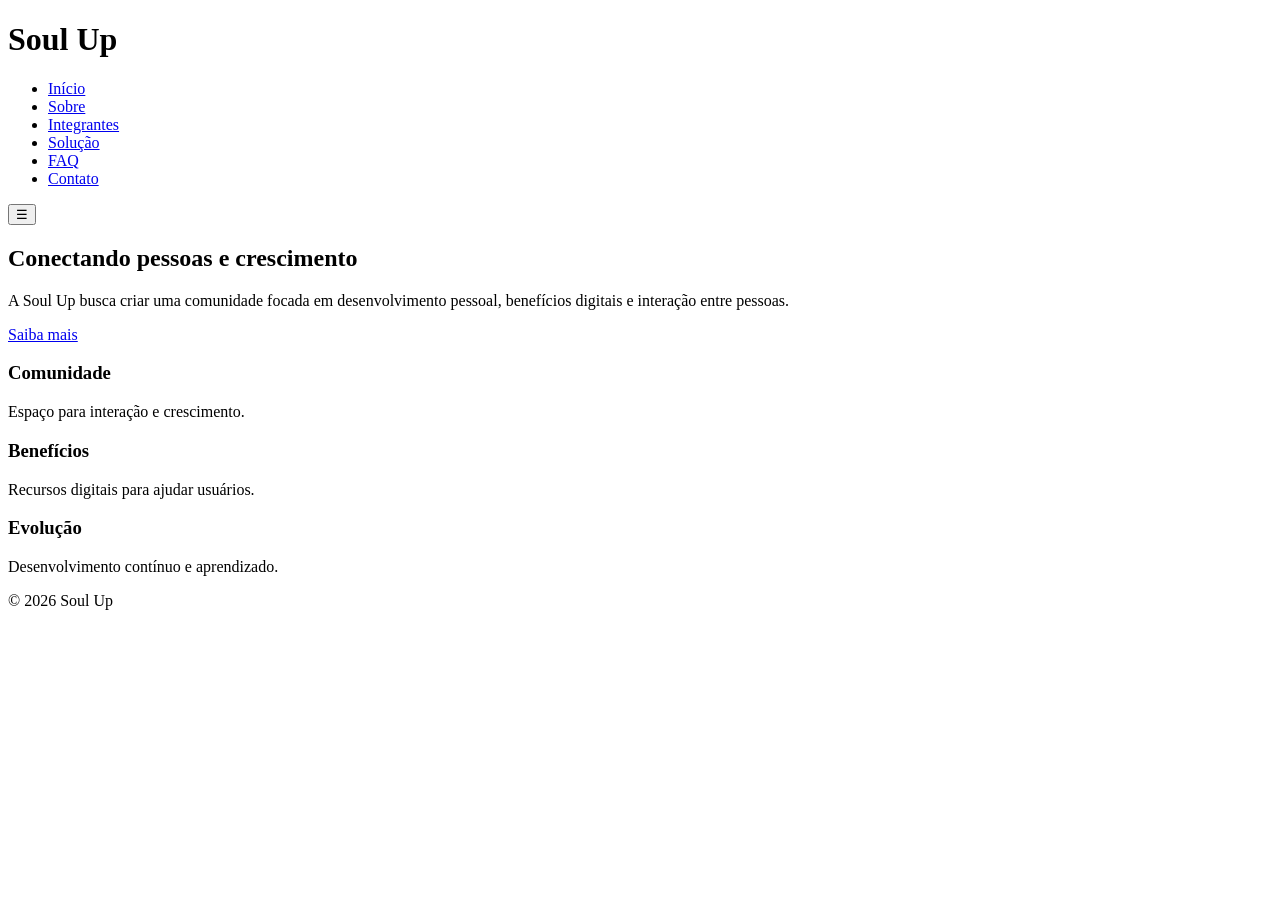
==== index.html @ 4bffc5c7 "Primeiro commit" ====
<!DOCTYPE html>
<html lang="pt-br">

<head>
    <meta charset="UTF-8">
    <meta name="viewport" content="width=device-width, initial-scale=1.0">
    <title>Soul Up</title>

    <link rel="stylesheet" href="css/style.css">
    <link rel="stylesheet" href="css/responsive.css">

</head>

<body>
    <!-- Cabeçalho -->
    <header>
        <div class="logo">
            <h1>Soul Up</h1>
        </div>
        <nav>
            <ul class="menu">
                <li><a href="index.html">Início</a></li>
                <li><a href="sobre.html">Sobre</a></li>
                <li><a href="integrantes.html">Integrantes</a></li>
                <li><a href="solucao1.html">Solução</a></li>
                <li><a href="faq.html">FAQ</a></li>
                <li><a href="contato.html">Contato</a></li>
            </ul>
            <button id="menu-btn">
                ☰
            </button>
        </nav>
    </header>
    <main>
        <!-- Banner principal -->
        <section class="banner">
            <article>
                <h2>Conectando pessoas e crescimento</h2>
                <p>
                    A Soul Up busca criar uma comunidade focada
                    em desenvolvimento pessoal, benefícios
                    digitais e interação entre pessoas.
                </p>
                <a href="sobre.html" class="btn">
                    Saiba mais
                </a>
            </article>
        </section>
        <!-- Cards -->
        <section class="cards">
            <article class="card">
                <h3>Comunidade</h3>
                <p>
                    Espaço para interação e crescimento.
                </p>
            </article>

            <article class="card">
                <h3>Benefícios</h3>
                <p>
                    Recursos digitais para ajudar usuários.
                </p>
            </article>

            <article class="card">
                <h3>Evolução</h3>
                <p>
                    Desenvolvimento contínuo e aprendizado.
                </p>
            </article>
        </section>
    </main>

    <footer>
        <p>
            © 2026 Soul Up
        </p>
    </footer>

    <script src="js/menu.js"></script>
    
</body>
</html>
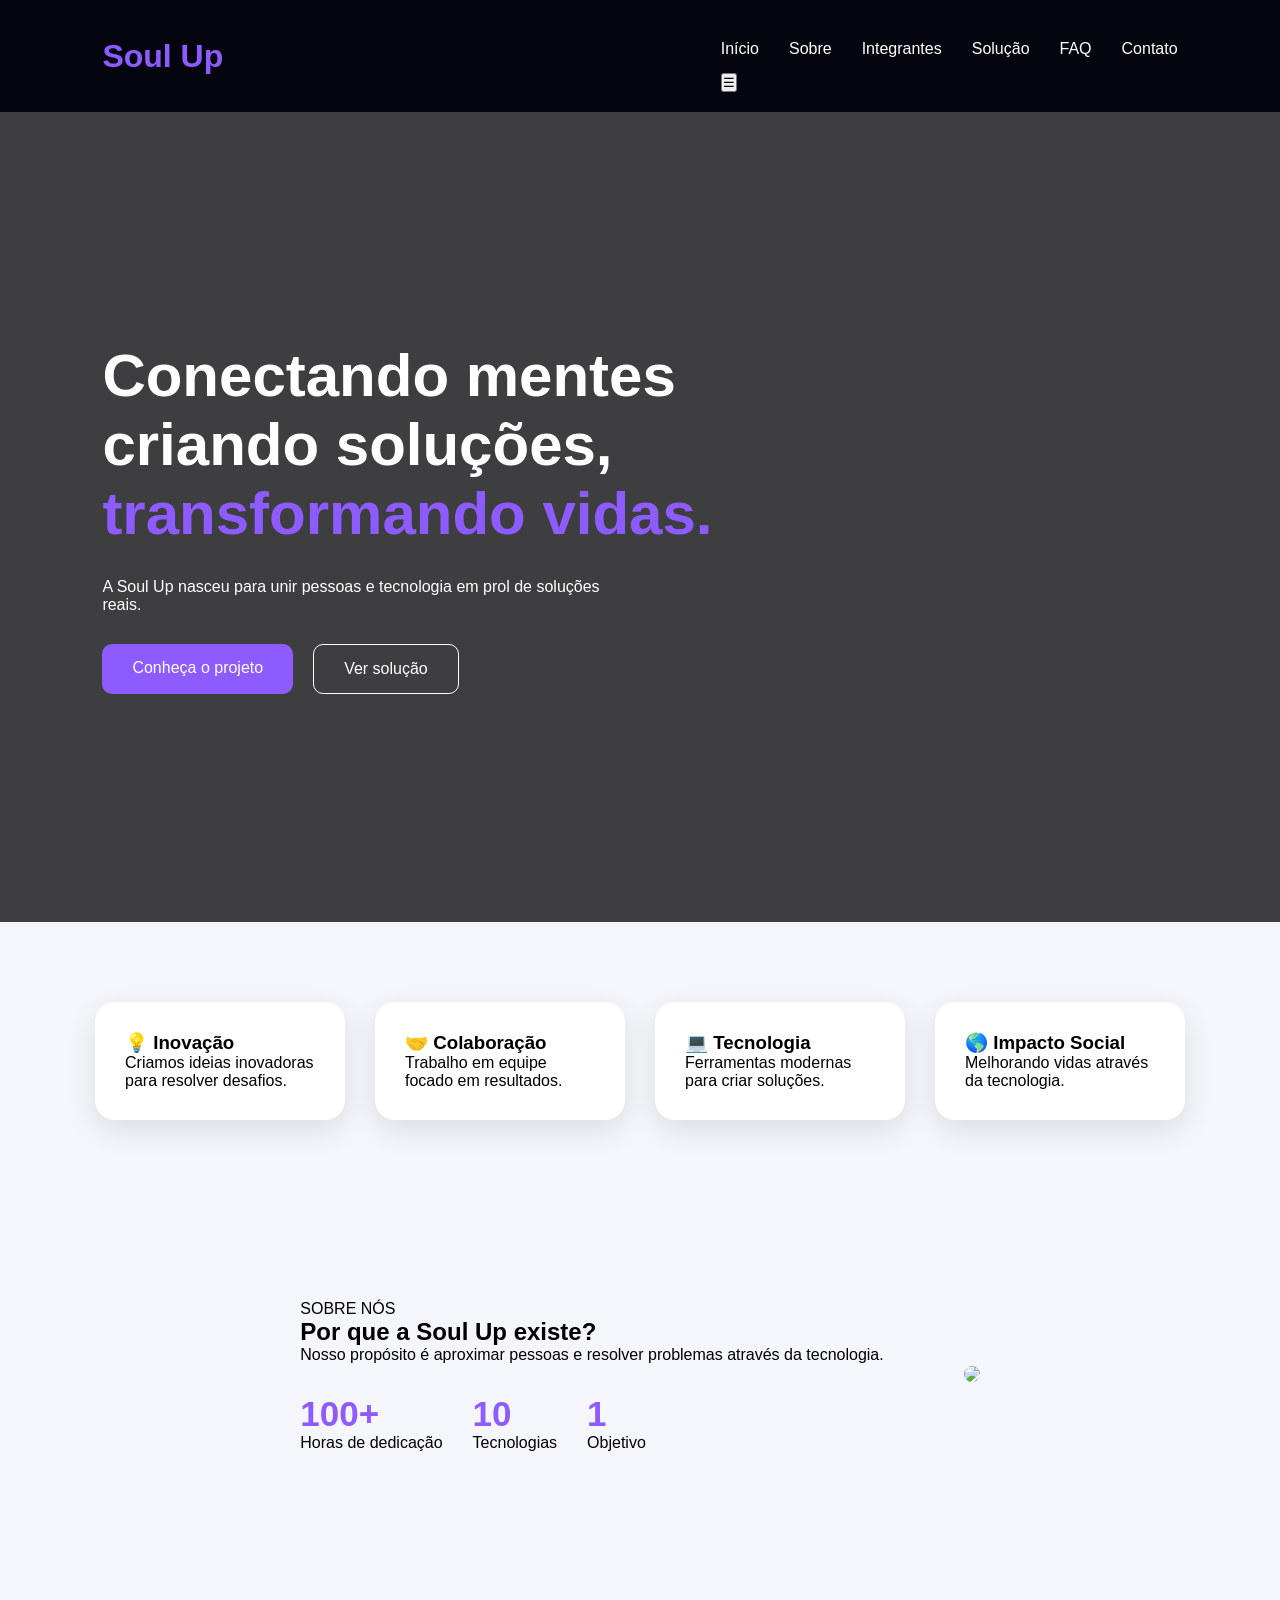
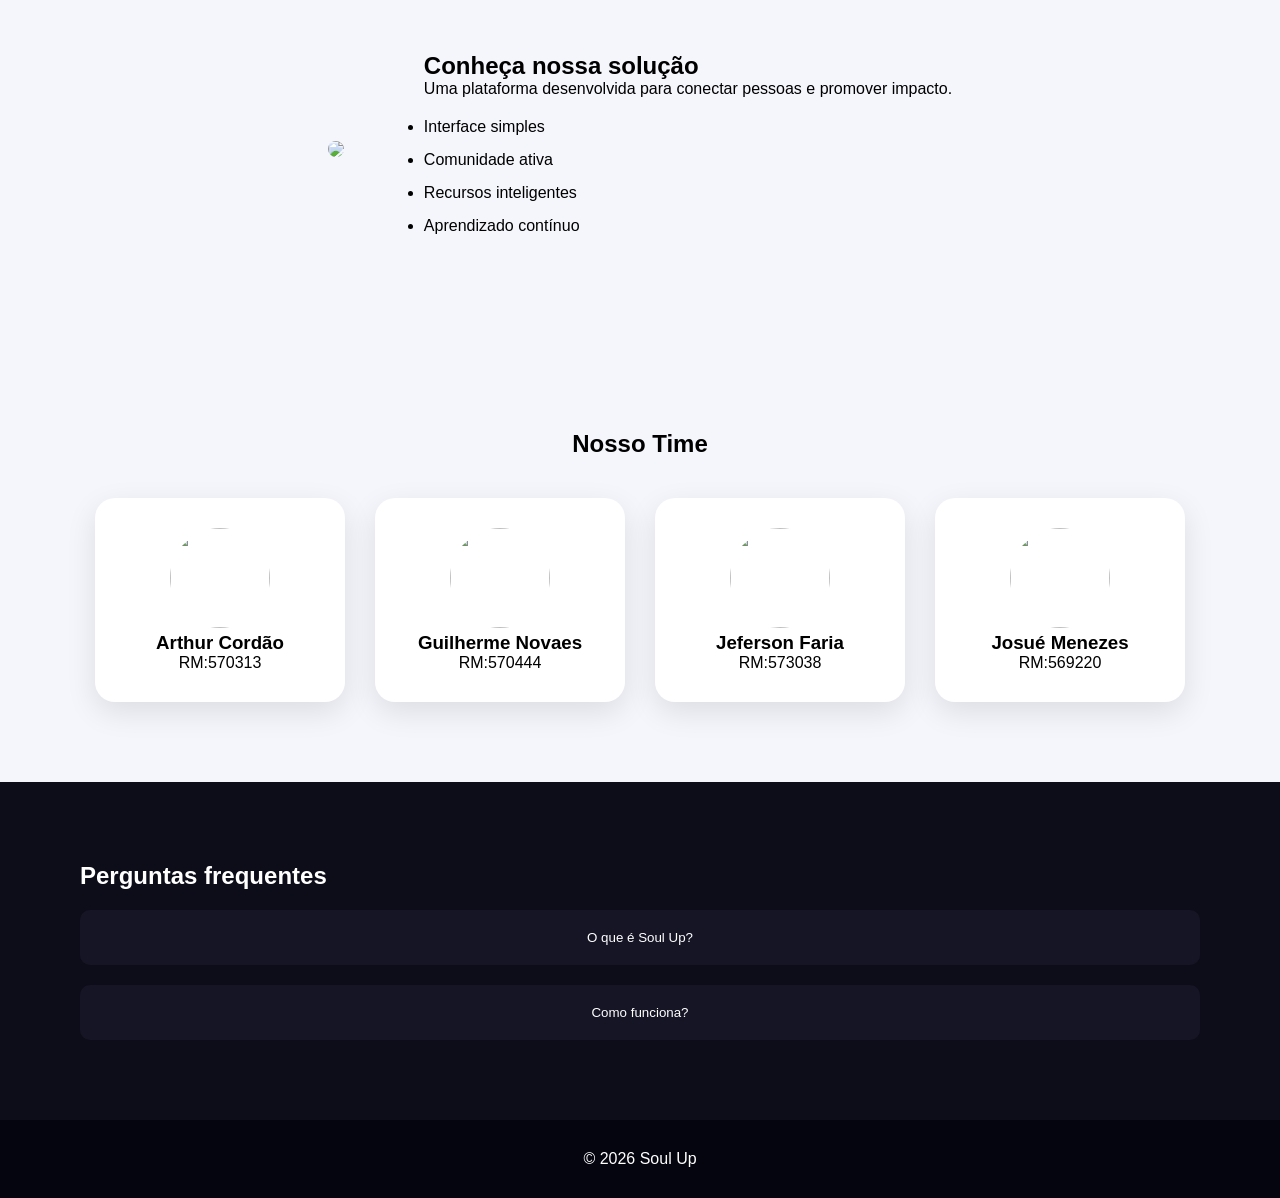
==== commit 84bda286: "Criando css para pagina inicial" ====
--- a/index.html
+++ b/index.html
@@ -32,44 +32,208 @@
         </nav>
     </header>
     <main>
-        <!-- Banner principal -->
-        <section class="banner">
-            <article>
-                <h2>Conectando pessoas e crescimento</h2>
-                <p>
-                    A Soul Up busca criar uma comunidade focada
-                    em desenvolvimento pessoal, benefícios
-                    digitais e interação entre pessoas.
-                </p>
-                <a href="sobre.html" class="btn">
-                    Saiba mais
-                </a>
-            </article>
-        </section>
-        <!-- Cards -->
-        <section class="cards">
-            <article class="card">
-                <h3>Comunidade</h3>
-                <p>
-                    Espaço para interação e crescimento.
-                </p>
-            </article>
-
-            <article class="card">
-                <h3>Benefícios</h3>
-                <p>
-                    Recursos digitais para ajudar usuários.
-                </p>
-            </article>
-
-            <article class="card">
-                <h3>Evolução</h3>
-                <p>
-                    Desenvolvimento contínuo e aprendizado.
-                </p>
-            </article>
-        </section>
-    </main>
+
+<section class="banner">
+<div class="conteudo-banner">
+
+    <h2>
+Conectando mentes<br>
+criando soluções,<br>
+<span>transformando vidas.</span>
+    </h2>
+<p>
+A Soul Up nasceu para unir pessoas e
+tecnologia em prol de soluções reais.
+</p>
+
+<div class="botoes">
+<a href="sobre.html" class="btn">
+Conheça o projeto
+</a>
+
+<a href="solucao1.html" class="btn-secundario">
+Ver solução
+</a>
+</div>
+</div>
+</section>
+
+
+<section class="cards">
+<div class="card">
+<h3>💡 Inovação</h3>
+<p>
+Criamos ideias inovadoras para
+resolver desafios.
+</p>
+</div>
+
+<div class="card">
+<h3>🤝 Colaboração</h3>
+<p>
+Trabalho em equipe focado
+em resultados.
+</p>
+</div>
+
+
+<div class="card">
+<h3>💻 Tecnologia</h3>
+<p>
+Ferramentas modernas para
+criar soluções.
+</p>
+</div>
+
+
+<div class="card">
+<h3>🌎 Impacto Social</h3>
+<p>
+Melhorando vidas através
+da tecnologia.
+</p>
+
+</div>
+</section>
+
+
+<section class="sobre-home">
+<div>
+<span>SOBRE NÓS</span>
+<h2>
+Por que a Soul Up existe?
+</h2>
+
+<p>
+Nosso propósito é aproximar pessoas
+e resolver problemas através da
+tecnologia.
+</p>
+
+<div class="numeros">
+<div>
+<h3>100+</h3>
+<p>Horas de dedicação</p>
+</div>
+
+
+<div>
+<h3>10</h3>
+<p>Tecnologias</p>
+</div>
+
+
+<div>
+<h3>1</h3>
+<p>Objetivo</p>
+</div>
+</div>
+</div>
+
+<div>
+<img src="https://images.unsplash.com/photo-1522202176988-66273c2fd55d">
+</div>
+</section>
+
+
+<section class="solucao-home">
+<div>
+<img src="https://images.unsplash.com/photo-1516321318423-f06f85e504b3">
+</div>
+
+<div>
+<h2>
+Conheça nossa solução
+</h2>
+
+<p>
+Uma plataforma desenvolvida para
+conectar pessoas e promover impacto.
+</p>
+
+<ul>
+<li>Interface simples</li>
+<li>Comunidade ativa</li>
+<li>Recursos inteligentes</li>
+<li>Aprendizado contínuo</li>
+</ul>
+
+</div>
+</section>
+
+
+
+<section class="integrantes-home">
+
+<h2>
+Nosso Time
+</h2>
+
+<div class="integrantes">
+<div class="card">
+
+<img src="https://randomuser.me/api/portraits/men/1.jpg">
+<h3>Arthur Cordão</h3>
+<p>RM:570313</p>
+
+</div>
+
+<div class="card">
+<img src="https://randomuser.me/api/portraits/men/2.jpg">
+<h3>Guilherme Novaes</h3>
+<p>RM:570444</p>
+</div>
+
+<div class="card">
+<img src="https://randomuser.me/api/portraits/men/3.jpg">
+<h3>Jeferson Faria</h3>
+<p>RM:573038</p>
+</div>
+
+<div class="card">
+<img src="https://randomuser.me/api/portraits/men/4.jpg">
+<h3>Josué Menezes</h3>
+<p>RM:569220</p>
+</div>
+
+</div>
+</section>
+
+
+
+<section class="faq-home">
+<h2>
+Perguntas frequentes
+</h2>
+
+<button class="accordion">
+O que é Soul Up?
+</button>
+
+<div class="resposta">
+
+<p>
+Plataforma de colaboração
+e desenvolvimento.
+</p>
+
+</div>
+
+
+<button class="accordion">
+Como funciona?
+</button>
+
+<div class="resposta">
+
+<p>
+Conectando pessoas
+e tecnologia.
+</p>
+
+</div>
+</section>
+</main> 
 
     <footer>
         <p>
--- a/css/style.css
+++ b/css/style.css
@@ -0,0 +1,303 @@
+*{
+margin:0;
+padding:0;
+box-sizing:border-box;
+}
+
+body{
+
+font-family:Arial;
+background:#f5f6fb;
+
+}
+
+header{
+
+display:flex;
+justify-content:space-between;
+align-items:center;
+
+padding:20px 8%;
+
+background:#050510;
+
+position:sticky;
+
+top:0;
+
+z-index:999;
+
+}
+
+.logo h1{
+
+color:#8d5bff;
+
+}
+
+.menu{
+
+display:flex;
+list-style:none;
+gap:30px;
+
+}
+
+.menu a{
+
+color:white;
+
+text-decoration:none;
+
+}
+
+.banner{
+
+height:90vh;
+
+display:flex;
+
+align-items:center;
+
+padding:0 8%;
+
+color:white;
+
+background:
+linear-gradient(
+rgba(0,0,0,.75),
+rgba(0,0,0,.75)
+),
+
+url("https://images.unsplash.com/photo-1516321318423-f06f85e504b3");
+
+background-size:cover;
+
+}
+
+.banner h2{
+
+font-size:60px;
+
+}
+
+.banner span{
+
+color:#8d5bff;
+
+}
+
+.banner p{
+
+margin:30px 0;
+
+width:500px;
+
+}
+
+.botoes{
+
+display:flex;
+gap:20px;
+
+}
+
+.btn,
+.btn-secundario{
+
+padding:15px 30px;
+
+border-radius:10px;
+
+text-decoration:none;
+
+}
+
+.btn{
+
+background:#8d5bff;
+
+color:white;
+
+}
+
+.btn-secundario{
+
+border:1px solid white;
+color:white;
+
+}
+
+.cards{
+
+display:flex;
+justify-content:center;
+
+gap:30px;
+
+padding:80px;
+
+flex-wrap:wrap;
+
+}
+
+.card{
+
+background:white;
+
+padding:30px;
+
+border-radius:20px;
+
+width:250px;
+
+box-shadow:
+0 10px 30px rgba(0,0,0,.1);
+
+transition:.5s;
+
+}
+
+.card:hover{
+
+transform:translateY(-10px);
+
+}
+
+.sobre-home,
+.solucao-home{
+
+display:flex;
+
+align-items:center;
+
+justify-content:center;
+
+gap:80px;
+
+padding:100px 8%;
+
+}
+
+.sobre-home img,
+.solucao-home img{
+
+width:500px;
+
+border-radius:20px;
+
+}
+
+.numeros{
+
+display:flex;
+
+gap:30px;
+
+margin-top:30px;
+
+}
+
+.numeros h3{
+
+color:#8d5bff;
+
+font-size:35px;
+
+}
+
+ul{
+
+margin-top:20px;
+
+}
+
+li{
+
+margin-bottom:15px;
+
+}
+
+.integrantes-home{
+
+padding:80px;
+
+text-align:center;
+
+}
+
+.integrantes{
+
+display:flex;
+justify-content:center;
+gap:30px;
+margin-top:40px;
+
+flex-wrap:wrap;
+
+}
+
+.integrantes img{
+
+width:100px;
+height:100px;
+
+border-radius:50%;
+
+}
+
+.faq-home{
+
+padding:80px;
+
+background:#0d0d19;
+
+color:white;
+
+}
+
+.accordion{
+
+width:100%;
+
+padding:20px;
+
+margin-top:20px;
+
+background:#151526;
+
+color:white;
+
+border:none;
+
+cursor:pointer;
+
+border-radius:10px;
+
+}
+
+.resposta{
+
+display:none;
+
+background:white;
+
+color:black;
+
+padding:20px;
+
+border-radius:10px;
+
+}
+
+footer{
+
+padding:30px;
+
+background:#050510;
+
+color:white;
+
+text-align:center;
+
+}
--- a/css/responsive.css
+++ b/css/responsive.css
@@ -0,0 +1,52 @@
+@media(max-width:768px){
+
+header{
+
+flex-direction:column;
+
+}
+
+.menu{
+
+flex-direction:column;
+margin-top:20px;
+
+}
+
+.banner{
+
+height:auto;
+padding:80px 8%;
+
+}
+
+.banner h2{
+
+font-size:40px;
+
+}
+
+.cards{
+
+flex-direction:column;
+align-items:center;
+
+}
+
+}
+
+@media(max-width:480px){
+
+.banner h2{
+
+font-size:30px;
+
+}
+
+.card{
+
+width:100%;
+
+}
+
+}
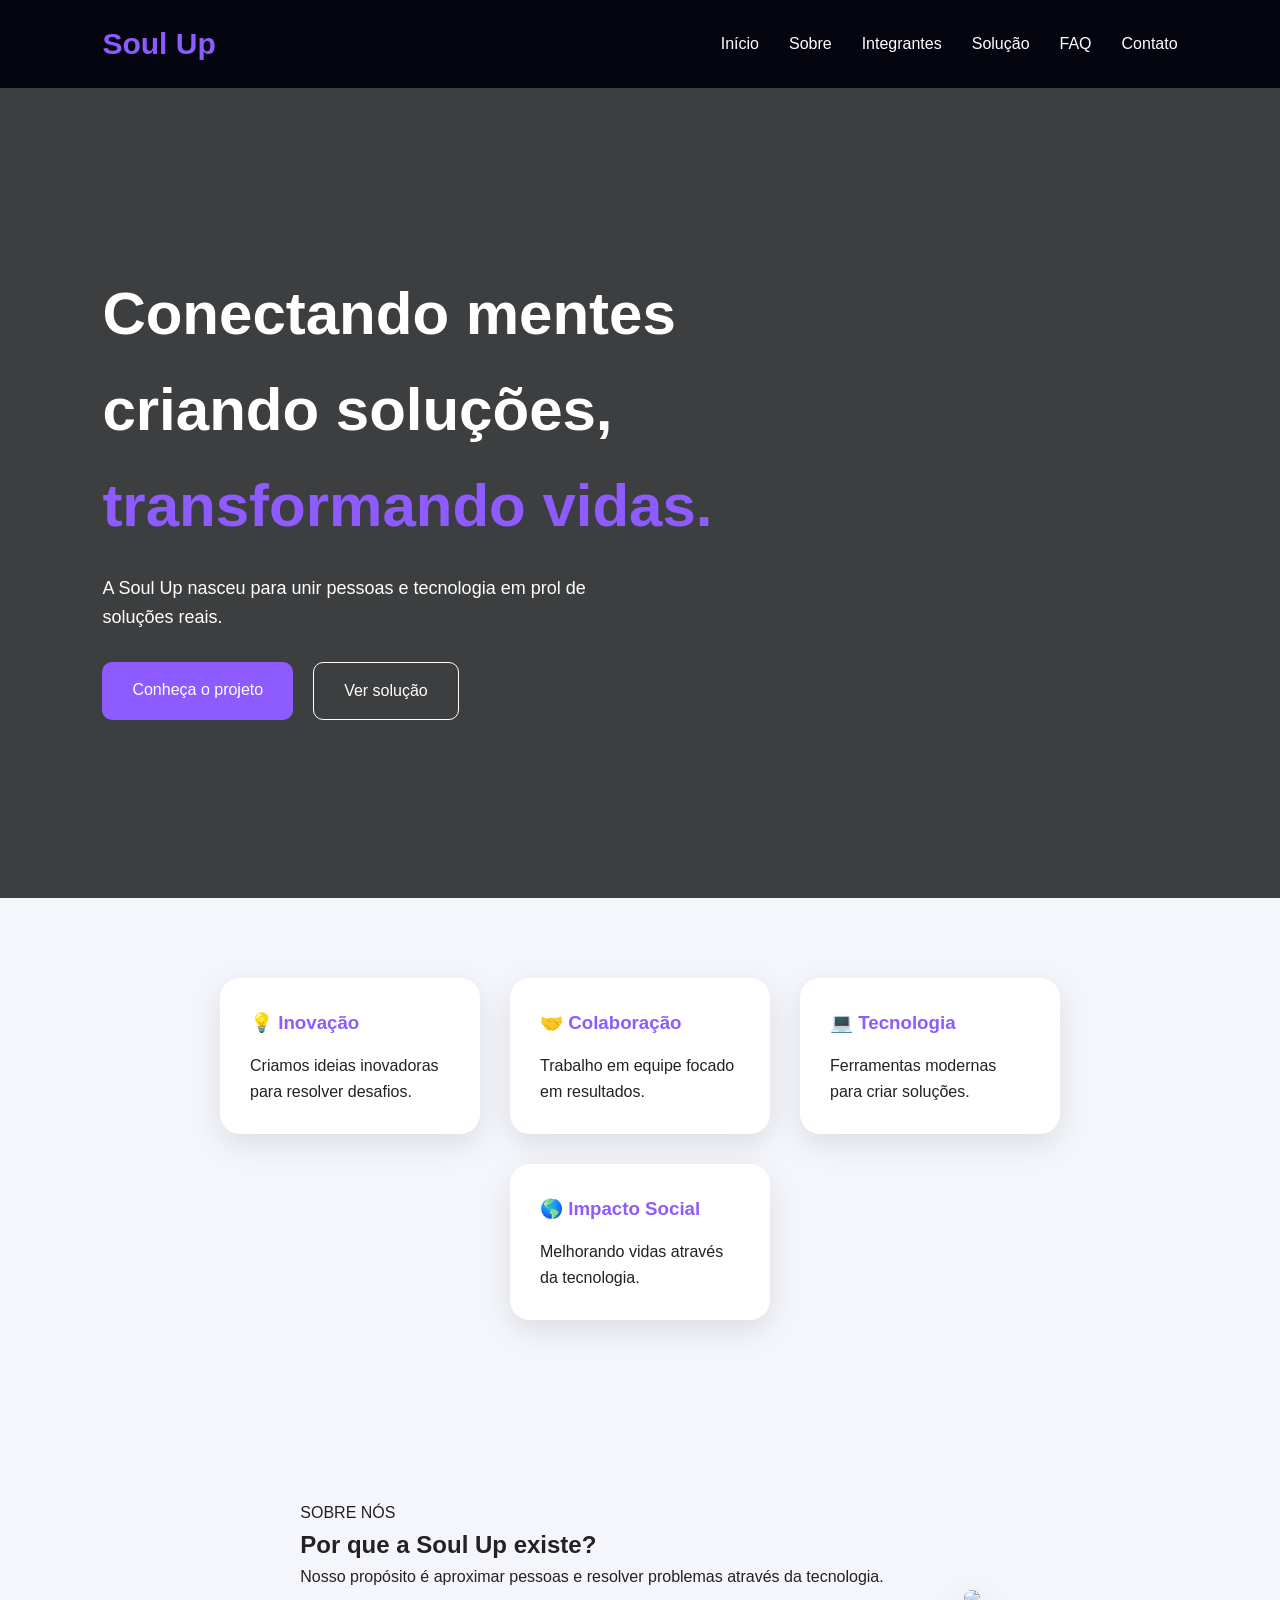
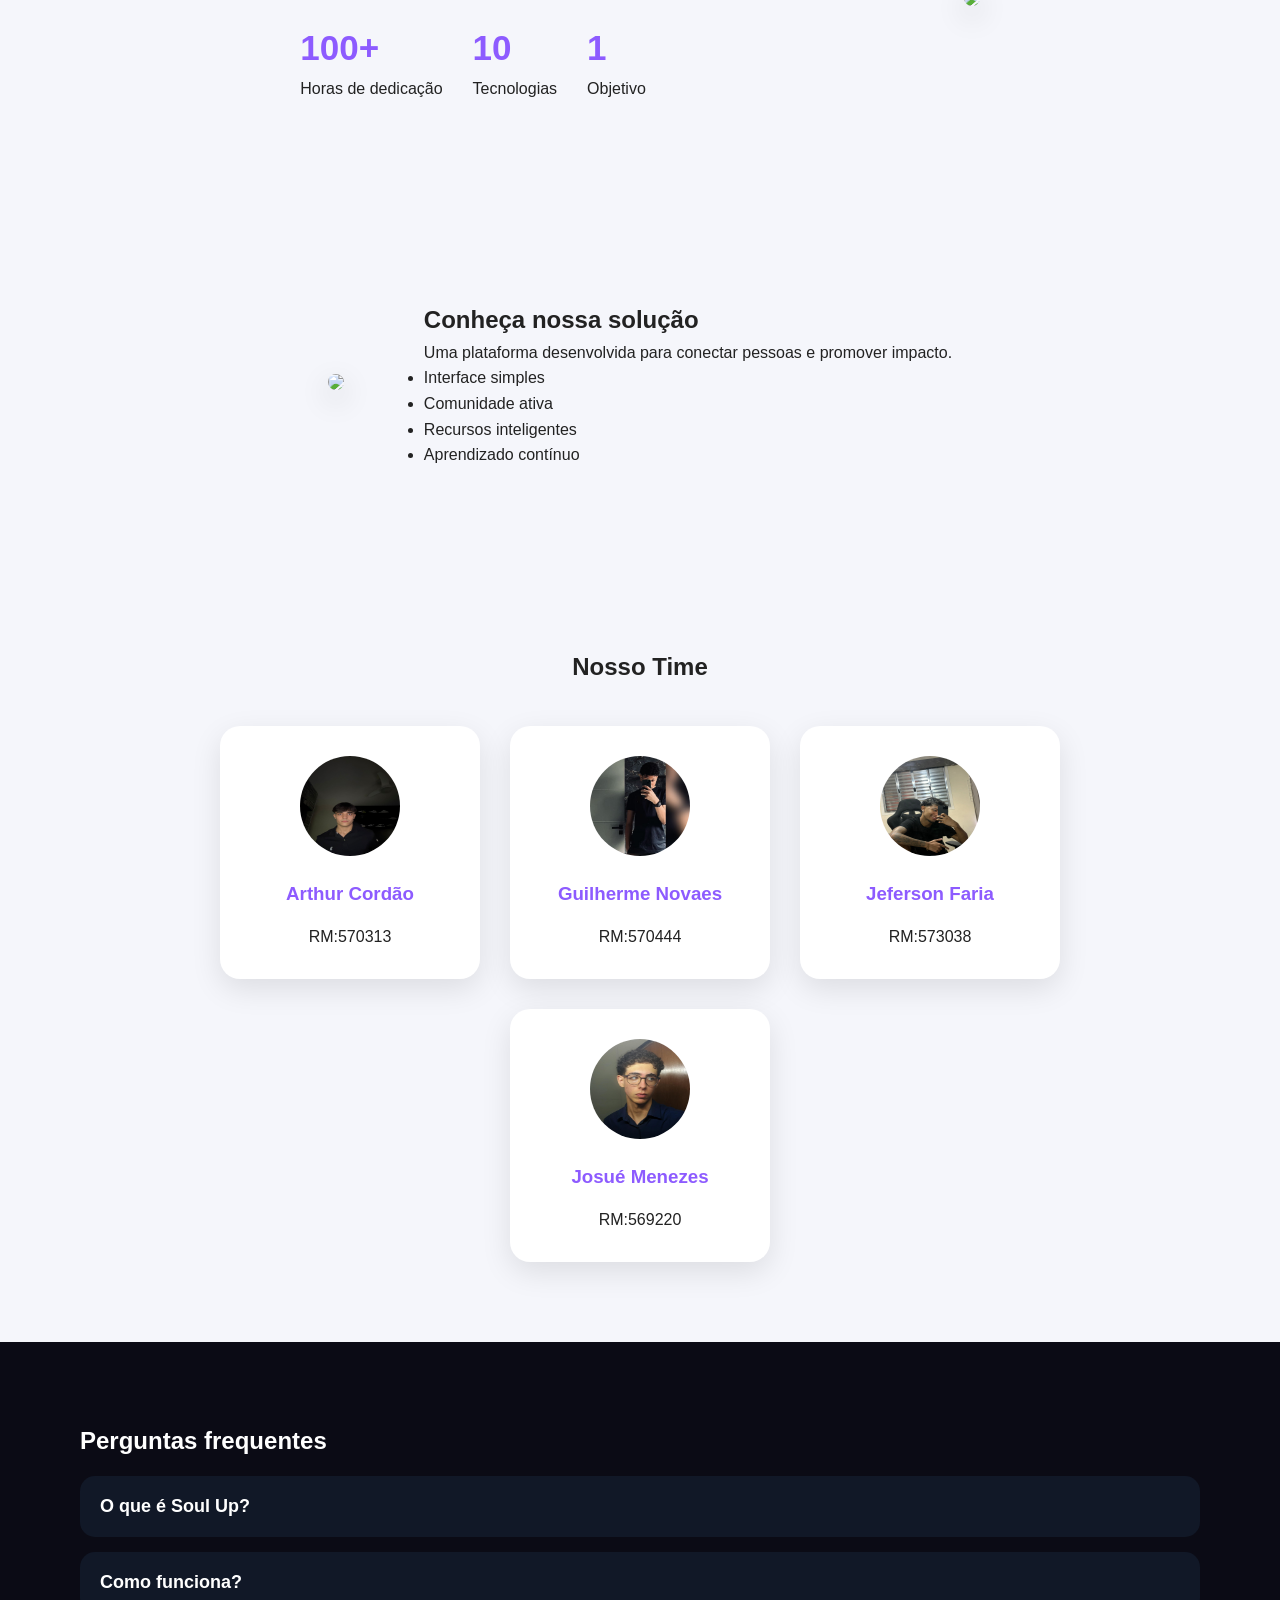
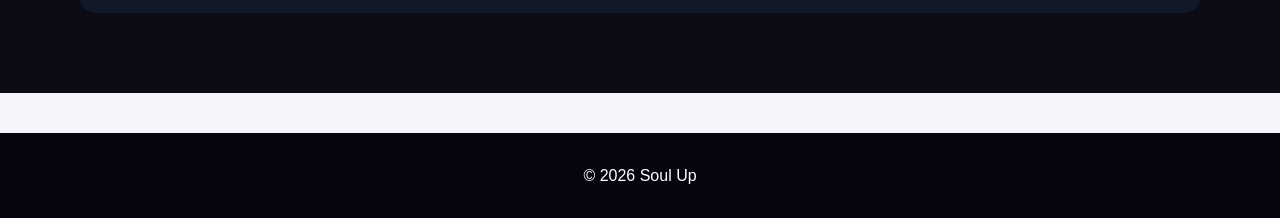
==== commit adcc000d: "Primeira versao do site em funcionamento" ====
--- a/index.html
+++ b/index.html
@@ -1,247 +1,187 @@
-<!DOCTYPE html>
+<!doctype html>
 <html lang="pt-br">
-
-<head>
-    <meta charset="UTF-8">
-    <meta name="viewport" content="width=device-width, initial-scale=1.0">
+  <head>
+    <meta charset="UTF-8" />
+    <meta name="viewport" content="width=device-width, initial-scale=1.0" />
     <title>Soul Up</title>
 
-    <link rel="stylesheet" href="css/style.css">
-    <link rel="stylesheet" href="css/responsive.css">
+    <link rel="stylesheet" href="css/style.css" />
+    <link rel="stylesheet" href="css/responsive.css" />
+  </head>
 
-</head>
-
-<body>
+  <body>
     <!-- Cabeçalho -->
     <header>
-        <div class="logo">
-            <h1>Soul Up</h1>
-        </div>
-        <nav>
-            <ul class="menu">
-                <li><a href="index.html">Início</a></li>
-                <li><a href="sobre.html">Sobre</a></li>
-                <li><a href="integrantes.html">Integrantes</a></li>
-                <li><a href="solucao1.html">Solução</a></li>
-                <li><a href="faq.html">FAQ</a></li>
-                <li><a href="contato.html">Contato</a></li>
-            </ul>
-            <button id="menu-btn">
-                ☰
-            </button>
-        </nav>
+      <div class="logo">
+        <h1>Soul Up</h1>
+      </div>
+      <nav>
+        <ul class="menu">
+          <li><a href="index.html">Início</a></li>
+          <li><a href="sobre.html">Sobre</a></li>
+          <li><a href="integrantes.html">Integrantes</a></li>
+          <li><a href="solucao1.html">Solução</a></li>
+          <li><a href="faq.html">FAQ</a></li>
+          <li><a href="contato.html">Contato</a></li>
+        </ul>
+        <button id="menu-btn">☰</button>
+      </nav>
     </header>
     <main>
+      <section class="banner">
+        <div class="conteudo-banner">
+          <h2>
+            Conectando mentes<br />
+            criando soluções,<br />
+            <span>transformando vidas.</span>
+          </h2>
+          <p>
+            A Soul Up nasceu para unir pessoas e tecnologia em prol de soluções
+            reais.
+          </p>
 
-<section class="banner">
-<div class="conteudo-banner">
+          <div class="botoes">
+            <a href="sobre.html" class="btn"> Conheça o projeto </a>
 
-    <h2>
-Conectando mentes<br>
-criando soluções,<br>
-<span>transformando vidas.</span>
-    </h2>
-<p>
-A Soul Up nasceu para unir pessoas e
-tecnologia em prol de soluções reais.
-</p>
+            <a href="solucao1.html" class="btn-secundario"> Ver solução </a>
+          </div>
+        </div>
+      </section>
 
-<div class="botoes">
-<a href="sobre.html" class="btn">
-Conheça o projeto
-</a>
+      <section class="cards">
+        <div class="card">
+          <h3>💡 Inovação</h3>
+          <p>Criamos ideias inovadoras para resolver desafios.</p>
+        </div>
 
-<a href="solucao1.html" class="btn-secundario">
-Ver solução
-</a>
-</div>
-</div>
-</section>
+        <div class="card">
+          <h3>🤝 Colaboração</h3>
+          <p>Trabalho em equipe focado em resultados.</p>
+        </div>
 
+        <div class="card">
+          <h3>💻 Tecnologia</h3>
+          <p>Ferramentas modernas para criar soluções.</p>
+        </div>
 
-<section class="cards">
-<div class="card">
-<h3>💡 Inovação</h3>
-<p>
-Criamos ideias inovadoras para
-resolver desafios.
-</p>
-</div>
+        <div class="card">
+          <h3>🌎 Impacto Social</h3>
+          <p>Melhorando vidas através da tecnologia.</p>
+        </div>
+      </section>
 
-<div class="card">
-<h3>🤝 Colaboração</h3>
-<p>
-Trabalho em equipe focado
-em resultados.
-</p>
-</div>
+      <section class="sobre-home">
+        <div>
+          <span>SOBRE NÓS</span>
+          <h2>Por que a Soul Up existe?</h2>
 
+          <p>
+            Nosso propósito é aproximar pessoas e resolver problemas através da
+            tecnologia.
+          </p>
 
-<div class="card">
-<h3>💻 Tecnologia</h3>
-<p>
-Ferramentas modernas para
-criar soluções.
-</p>
-</div>
+          <div class="numeros">
+            <div>
+              <h3>100+</h3>
+              <p>Horas de dedicação</p>
+            </div>
 
+            <div>
+              <h3>10</h3>
+              <p>Tecnologias</p>
+            </div>
 
-<div class="card">
-<h3>🌎 Impacto Social</h3>
-<p>
-Melhorando vidas através
-da tecnologia.
-</p>
+            <div>
+              <h3>1</h3>
+              <p>Objetivo</p>
+            </div>
+          </div>
+        </div>
 
-</div>
-</section>
+        <div>
+          <img
+            src="https://images.unsplash.com/photo-1522202176988-66273c2fd55d"
+          />
+        </div>
+      </section>
 
+      <section class="solucao-home">
+        <div>
+          <img
+            src="https://images.unsplash.com/photo-1516321318423-f06f85e504b3"
+          />
+        </div>
 
-<section class="sobre-home">
-<div>
-<span>SOBRE NÓS</span>
-<h2>
-Por que a Soul Up existe?
-</h2>
+        <div>
+          <h2>Conheça nossa solução</h2>
 
-<p>
-Nosso propósito é aproximar pessoas
-e resolver problemas através da
-tecnologia.
-</p>
+          <p>
+            Uma plataforma desenvolvida para conectar pessoas e promover
+            impacto.
+          </p>
 
-<div class="numeros">
-<div>
-<h3>100+</h3>
-<p>Horas de dedicação</p>
-</div>
+          <ul>
+            <li>Interface simples</li>
+            <li>Comunidade ativa</li>
+            <li>Recursos inteligentes</li>
+            <li>Aprendizado contínuo</li>
+          </ul>
+        </div>
+      </section>
 
+      <section class="integrantes-home">
+        <h2>Nosso Time</h2>
 
-<div>
-<h3>10</h3>
-<p>Tecnologias</p>
-</div>
+        <div class="integrantes">
+          <div class="card">
+            <img src="img/arthur.jpeg" />
+            <h3>Arthur Cordão</h3>
+            <p>RM:570313</p>
+          </div>
 
+          <div class="card">
+            <img src="img/guilherme.png" />
+            <h3>Guilherme Novaes</h3>
+            <p>RM:570444</p>
+          </div>
 
-<div>
-<h3>1</h3>
-<p>Objetivo</p>
-</div>
-</div>
-</div>
+          <div class="card">
+            <img src="img/jefferson.jpeg" />
+            <h3>Jeferson Faria</h3>
+            <p>RM:573038</p>
+          </div>
 
-<div>
-<img src="https://images.unsplash.com/photo-1522202176988-66273c2fd55d">
-</div>
-</section>
+          <div class="card">
+            <img src="img/josue.jpeg" />
+            <h3>Josué Menezes</h3>
+            <p>RM:569220</p>
+          </div>
+        </div>
+      </section>
 
+      <section class="faq-home">
+        <h2>Perguntas frequentes</h2>
 
-<section class="solucao-home">
-<div>
-<img src="https://images.unsplash.com/photo-1516321318423-f06f85e504b3">
-</div>
+        <button class="accordion">O que é Soul Up?</button>
 
-<div>
-<h2>
-Conheça nossa solução
-</h2>
+        <div class="resposta">
+          <p>Plataforma de colaboração e desenvolvimento.</p>
+        </div>
 
-<p>
-Uma plataforma desenvolvida para
-conectar pessoas e promover impacto.
-</p>
+        <button class="accordion">Como funciona?</button>
 
-<ul>
-<li>Interface simples</li>
-<li>Comunidade ativa</li>
-<li>Recursos inteligentes</li>
-<li>Aprendizado contínuo</li>
-</ul>
-
-</div>
-</section>
-
-
-
-<section class="integrantes-home">
-
-<h2>
-Nosso Time
-</h2>
-
-<div class="integrantes">
-<div class="card">
-
-<img src="https://randomuser.me/api/portraits/men/1.jpg">
-<h3>Arthur Cordão</h3>
-<p>RM:570313</p>
-
-</div>
-
-<div class="card">
-<img src="https://randomuser.me/api/portraits/men/2.jpg">
-<h3>Guilherme Novaes</h3>
-<p>RM:570444</p>
-</div>
-
-<div class="card">
-<img src="https://randomuser.me/api/portraits/men/3.jpg">
-<h3>Jeferson Faria</h3>
-<p>RM:573038</p>
-</div>
-
-<div class="card">
-<img src="https://randomuser.me/api/portraits/men/4.jpg">
-<h3>Josué Menezes</h3>
-<p>RM:569220</p>
-</div>
-
-</div>
-</section>
-
-
-
-<section class="faq-home">
-<h2>
-Perguntas frequentes
-</h2>
-
-<button class="accordion">
-O que é Soul Up?
-</button>
-
-<div class="resposta">
-
-<p>
-Plataforma de colaboração
-e desenvolvimento.
-</p>
-
-</div>
-
-
-<button class="accordion">
-Como funciona?
-</button>
-
-<div class="resposta">
-
-<p>
-Conectando pessoas
-e tecnologia.
-</p>
-
-</div>
-</section>
-</main> 
+        <div class="resposta">
+          <p>Conectando pessoas e tecnologia.</p>
+        </div>
+      </section>
+    </main>
 
     <footer>
-        <p>
-            © 2026 Soul Up
-        </p>
+      <p>© 2026 Soul Up</p>
     </footer>
 
     <script src="js/menu.js"></script>
-    
-</body>
-</html>+    <script src="js/faq.js"></script>
+    <script src="js/animacoes.js"></script>
+  </body>
+</html>
--- a/css/style.css
+++ b/css/style.css
@@ -1,303 +1,509 @@
-*{
-margin:0;
-padding:0;
-box-sizing:border-box;
-}
-
-body{
-
-font-family:Arial;
-background:#f5f6fb;
-
-}
-
-header{
-
-display:flex;
-justify-content:space-between;
-align-items:center;
-
-padding:20px 8%;
-
-background:#050510;
-
-position:sticky;
-
-top:0;
-
-z-index:999;
-
-}
-
-.logo h1{
-
-color:#8d5bff;
-
-}
-
-.menu{
-
-display:flex;
-list-style:none;
-gap:30px;
-
-}
-
-.menu a{
-
-color:white;
-
-text-decoration:none;
-
-}
-
-.banner{
-
-height:90vh;
-
-display:flex;
-
-align-items:center;
-
-padding:0 8%;
-
-color:white;
-
-background:
-linear-gradient(
-rgba(0,0,0,.75),
-rgba(0,0,0,.75)
-),
-
-url("https://images.unsplash.com/photo-1516321318423-f06f85e504b3");
-
-background-size:cover;
-
-}
-
-.banner h2{
-
-font-size:60px;
-
-}
-
-.banner span{
-
-color:#8d5bff;
-
-}
-
-.banner p{
-
-margin:30px 0;
-
-width:500px;
-
-}
-
-.botoes{
-
-display:flex;
-gap:20px;
-
+/* ==================== */
+/* RESET */
+/* ==================== */
+
+* {
+  margin: 0;
+  padding: 0;
+  box-sizing: border-box;
+}
+
+body {
+  font-family: Arial, sans-serif;
+  background: #f5f6fb;
+  color: #222;
+  line-height: 1.6;
+}
+
+/* ==================== */
+/* HEADER */
+/* ==================== */
+
+header {
+  display: flex;
+
+  justify-content: space-between;
+
+  align-items: center;
+
+  padding: 20px 8%;
+
+  background: #050510;
+
+  position: sticky;
+
+  top: 0;
+
+  z-index: 999;
+}
+
+.logo h1 {
+  color: #8d5bff;
+
+  font-size: 30px;
+}
+
+nav {
+  display: flex;
+
+  align-items: center;
+}
+
+.menu {
+  display: flex;
+
+  list-style: none;
+
+  gap: 30px;
+}
+
+.menu li {
+  list-style: none;
+}
+
+.menu a {
+  color: white;
+
+  text-decoration: none;
+
+  transition: 0.4s;
+
+  font-size: 16px;
+}
+
+.menu a:hover {
+  color: #8d5bff;
+}
+
+/* BOTÃO MENU */
+
+#menu-btn {
+  display: none;
+
+  background: none;
+
+  border: none;
+
+  color: white;
+
+  font-size: 28px;
+
+  cursor: pointer;
+
+  padding: 5px;
+}
+
+/* ==================== */
+/* BANNER */
+/* ==================== */
+
+.banner {
+  height: 90vh;
+
+  display: flex;
+
+  align-items: center;
+
+  padding: 0 8%;
+
+  color: white;
+
+  background:
+    linear-gradient(rgba(0, 0, 0, 0.75), rgba(0, 0, 0, 0.75)),
+    url("https://images.unsplash.com/photo-1516321318423-f06f85e504b3");
+
+  background-size: cover;
+
+  background-position: center;
+}
+
+.banner h2 {
+  font-size: 60px;
+
+  margin-bottom: 20px;
+}
+
+.banner span {
+  color: #8d5bff;
+}
+
+.banner p {
+  margin-bottom: 30px;
+
+  font-size: 18px;
+
+  width: 500px;
+}
+
+/* ==================== */
+/* BOTÕES */
+/* ==================== */
+
+.botoes {
+  display: flex;
+
+  gap: 20px;
 }
 
 .btn,
-.btn-secundario{
-
-padding:15px 30px;
-
-border-radius:10px;
-
-text-decoration:none;
-
-}
-
-.btn{
-
-background:#8d5bff;
-
-color:white;
-
-}
-
-.btn-secundario{
-
-border:1px solid white;
-color:white;
-
-}
-
-.cards{
-
-display:flex;
-justify-content:center;
-
-gap:30px;
-
-padding:80px;
-
-flex-wrap:wrap;
-
-}
-
-.card{
-
-background:white;
-
-padding:30px;
-
-border-radius:20px;
-
-width:250px;
-
-box-shadow:
-0 10px 30px rgba(0,0,0,.1);
-
-transition:.5s;
-
-}
-
-.card:hover{
-
-transform:translateY(-10px);
-
-}
+.btn-secundario {
+  padding: 15px 30px;
+
+  border-radius: 10px;
+
+  text-decoration: none;
+
+  transition: 0.5s;
+}
+
+.btn {
+  background: #8d5bff;
+
+  color: white;
+}
+
+.btn:hover {
+  transform: translateY(-5px);
+}
+
+.btn-secundario {
+  border: 1px solid white;
+
+  color: white;
+}
+
+.btn-secundario:hover {
+  background: white;
+
+  color: black;
+}
+
+/* ==================== */
+/* CARDS */
+/* ==================== */
+
+.cards {
+  display: flex;
+
+  justify-content: center;
+
+  gap: 30px;
+
+  padding: 80px;
+
+  flex-wrap: wrap;
+}
+
+.card {
+  background: white;
+
+  padding: 30px;
+
+  width: 260px;
+
+  border-radius: 20px;
+
+  box-shadow: 0 10px 30px rgba(0, 0, 0, 0.1);
+
+  transition: 0.5s;
+}
+
+.card:hover {
+  transform: translateY(-10px);
+}
+
+.card h3 {
+  margin-bottom: 15px;
+
+  color: #8d5bff;
+}
+
+/* ==================== */
+/* SOBRE / SOLUÇÃO */
+/* ==================== */
 
 .sobre-home,
-.solucao-home{
-
-display:flex;
-
-align-items:center;
-
-justify-content:center;
-
-gap:80px;
-
-padding:100px 8%;
-
+.solucao-home {
+  display: flex;
+
+  justify-content: center;
+
+  align-items: center;
+
+  gap: 80px;
+
+  padding: 100px 8%;
 }
 
 .sobre-home img,
-.solucao-home img{
-
-width:500px;
-
-border-radius:20px;
-
-}
-
-.numeros{
-
-display:flex;
-
-gap:30px;
-
-margin-top:30px;
-
-}
-
-.numeros h3{
-
-color:#8d5bff;
-
-font-size:35px;
-
-}
-
-ul{
-
-margin-top:20px;
-
-}
-
-li{
-
-margin-bottom:15px;
-
-}
-
-.integrantes-home{
-
-padding:80px;
-
-text-align:center;
-
-}
-
-.integrantes{
-
-display:flex;
-justify-content:center;
-gap:30px;
-margin-top:40px;
-
-flex-wrap:wrap;
-
-}
-
-.integrantes img{
-
-width:100px;
-height:100px;
-
-border-radius:50%;
-
-}
-
-.faq-home{
-
-padding:80px;
-
-background:#0d0d19;
-
-color:white;
-
-}
-
-.accordion{
-
-width:100%;
-
-padding:20px;
-
-margin-top:20px;
-
-background:#151526;
-
-color:white;
-
-border:none;
-
-cursor:pointer;
-
-border-radius:10px;
-
-}
-
-.resposta{
-
-display:none;
-
-background:white;
-
-color:black;
-
-padding:20px;
-
-border-radius:10px;
-
-}
-
-footer{
-
-padding:30px;
-
-background:#050510;
-
-color:white;
-
-text-align:center;
-
-}+.solucao-home img {
+  width: 500px;
+
+  border-radius: 20px;
+
+  box-shadow: 0 10px 30px rgba(0, 0, 0, 0.2);
+}
+
+.numeros {
+  display: flex;
+
+  gap: 30px;
+
+  margin-top: 30px;
+}
+
+.numeros h3 {
+  font-size: 35px;
+
+  color: #8d5bff;
+}
+
+/* ==================== */
+/* INTEGRANTES */
+/* ==================== */
+
+.integrantes-home {
+  padding: 80px;
+
+  text-align: center;
+}
+
+.integrantes {
+  display: flex;
+
+  justify-content: center;
+
+  gap: 30px;
+
+  margin-top: 40px;
+
+  flex-wrap: wrap;
+}
+
+.integrantes img {
+  width: 100px;
+
+  height: 100px;
+
+  border-radius: 50%;
+
+  margin-bottom: 15px;
+}
+
+/* ==================== */
+/* FAQ */
+/* ==================== */
+
+.faq-home {
+  padding: 80px;
+
+  background: #0b0b15;
+
+  color: white;
+}
+
+.accordion {
+  width: 100%;
+
+  padding: 20px;
+
+  margin-top: 15px;
+
+  border: none;
+
+  border-radius: 10px;
+
+  background: #1a1a2b;
+
+  color: white;
+
+  cursor: pointer;
+
+  font-size: 16px;
+}
+
+.resposta {
+  display: none;
+
+  padding: 20px;
+
+  background: white;
+
+  color: black;
+
+  border-radius: 10px;
+
+  margin-top: 10px;
+}
+
+/* ==================== */
+/* CONTATO */
+/* ==================== */
+
+.contato-area {
+  display: flex;
+
+  justify-content: center;
+
+  gap: 50px;
+
+  padding: 100px;
+}
+
+.contato-info {
+  width: 400px;
+}
+
+form {
+  display: flex;
+
+  flex-direction: column;
+
+  gap: 20px;
+
+  background: white;
+
+  padding: 40px;
+
+  border-radius: 20px;
+
+  box-shadow: 0 5px 20px rgba(0, 0, 0, 0.1);
+
+  width: 500px;
+}
+
+input,
+textarea {
+  padding: 15px;
+
+  border: 1px solid #ddd;
+
+  border-radius: 10px;
+
+  outline: none;
+}
+
+input:focus,
+textarea:focus {
+  border-color: #8d5bff;
+}
+
+button {
+  background: #8d5bff;
+
+  border: none;
+
+  padding: 15px;
+
+  border-radius: 10px;
+
+  color: white;
+
+  cursor: pointer;
+}
+
+/* ==================== */
+/* BANNER PÁGINAS */
+/* ==================== */
+
+.banner-pagina {
+  height: 300px;
+
+  display: flex;
+
+  flex-direction: column;
+
+  justify-content: center;
+
+  align-items: center;
+
+  text-align: center;
+
+  color: white;
+
+  background:
+    linear-gradient(rgba(0, 0, 0, 0.7), rgba(0, 0, 0, 0.7)),
+    url("https://images.unsplash.com/photo-1516321318423-f06f85e504b3");
+
+  background-size: cover;
+
+  background-position: center;
+}
+
+/* ==================== */
+/* FOOTER */
+/* ==================== */
+
+footer {
+  background: #050510;
+
+  padding: 30px;
+
+  color: white;
+
+  text-align: center;
+
+  margin-top: 40px;
+}
+
+/* ==================== */
+/* FAQ NOVO */
+/* ==================== */
+
+.faq-container {
+  padding: 80px 8%;
+
+  background: #f5f6fb;
+}
+
+.faq-item {
+  margin-bottom: 20px;
+}
+
+.accordion {
+  width: 100%;
+
+  padding: 20px;
+
+  border: none;
+
+  border-radius: 15px;
+
+  background: #111827;
+
+  color: white;
+
+  font-size: 18px;
+
+  font-weight: bold;
+
+  cursor: pointer;
+
+  transition: 0.4s;
+
+  text-align: left;
+}
+
+.accordion:hover {
+  background: #8d5bff;
+}
+
+.resposta {
+  display: none;
+
+  background: white;
+
+  padding: 20px;
+
+  border-radius: 0 0 15px 15px;
+
+  box-shadow: 0 5px 15px rgba(0, 0, 0, 0.1);
+}
+
+.resposta p {
+  color: #333;
+}
+
+.logo h1 {
+  color: #8d5bff;
+}
--- a/css/responsive.css
+++ b/css/responsive.css
@@ -1,52 +1,170 @@
-@media(max-width:768px){
+/* ========================= */
+/* TABLET */
+/* ========================= */
 
-header{
+@media (max-width: 768px) {
+  header {
+    display: flex;
+    justify-content: space-between;
+    align-items: center;
 
-flex-direction:column;
+    padding: 20px;
 
+    position: relative;
+  }
+
+  nav {
+    display: flex;
+    align-items: center;
+  }
+
+  /* Botão hamburguer */
+
+  #menu-btn {
+    display: block;
+
+    background: none;
+
+    border: none;
+
+    color: white;
+
+    font-size: 30px;
+
+    cursor: pointer;
+  }
+
+  /* Menu escondido */
+
+  .menu {
+    display: none;
+
+    position: absolute;
+
+    top: 80px;
+    left: 0;
+
+    width: 100%;
+
+    background: #050510;
+
+    padding: 20px;
+
+    flex-direction: column;
+
+    align-items: center;
+
+    gap: 20px;
+
+    z-index: 1000;
+  }
+
+  /* Menu aparece */
+
+  .menu.ativo {
+    display: flex;
+  }
+
+  /* Banner */
+
+  .banner {
+    height: auto;
+
+    padding: 100px 30px;
+
+    text-align: center;
+  }
+
+  .banner h2 {
+    font-size: 40px;
+  }
+
+  .banner p {
+    width: 100%;
+  }
+
+  /* Botões */
+
+  .botoes {
+    justify-content: center;
+
+    flex-wrap: wrap;
+  }
+
+  /* Seções */
+
+  .sobre-home,
+  .solucao-home {
+    flex-direction: column;
+
+    text-align: center;
+
+    gap: 40px;
+  }
+
+  .sobre-home img,
+  .solucao-home img {
+    width: 100%;
+
+    max-width: 450px;
+  }
+
+  /* Números */
+
+  .numeros {
+    justify-content: center;
+
+    flex-wrap: wrap;
+  }
+
+  /* Cards */
+
+  .cards {
+    flex-direction: column;
+
+    align-items: center;
+  }
+
+  /* Integrantes */
+
+  .integrantes {
+    flex-direction: column;
+
+    align-items: center;
+  }
 }
 
-.menu{
+/* ========================= */
+/* CELULAR */
+/* ========================= */
 
-flex-direction:column;
-margin-top:20px;
+@media (max-width: 480px) {
+  .banner h2 {
+    font-size: 30px;
+  }
 
+  .banner p {
+    font-size: 16px;
+  }
+
+  .botoes {
+    flex-direction: column;
+
+    gap: 15px;
+  }
+
+  .btn,
+  .btn-secundario {
+    width: 100%;
+
+    text-align: center;
+  }
+
+  .card {
+    width: 100%;
+  }
+
+  footer {
+    padding: 20px;
+  }
 }
-
-.banner{
-
-height:auto;
-padding:80px 8%;
-
-}
-
-.banner h2{
-
-font-size:40px;
-
-}
-
-.cards{
-
-flex-direction:column;
-align-items:center;
-
-}
-
-}
-
-@media(max-width:480px){
-
-.banner h2{
-
-font-size:30px;
-
-}
-
-.card{
-
-width:100%;
-
-}
-
-}
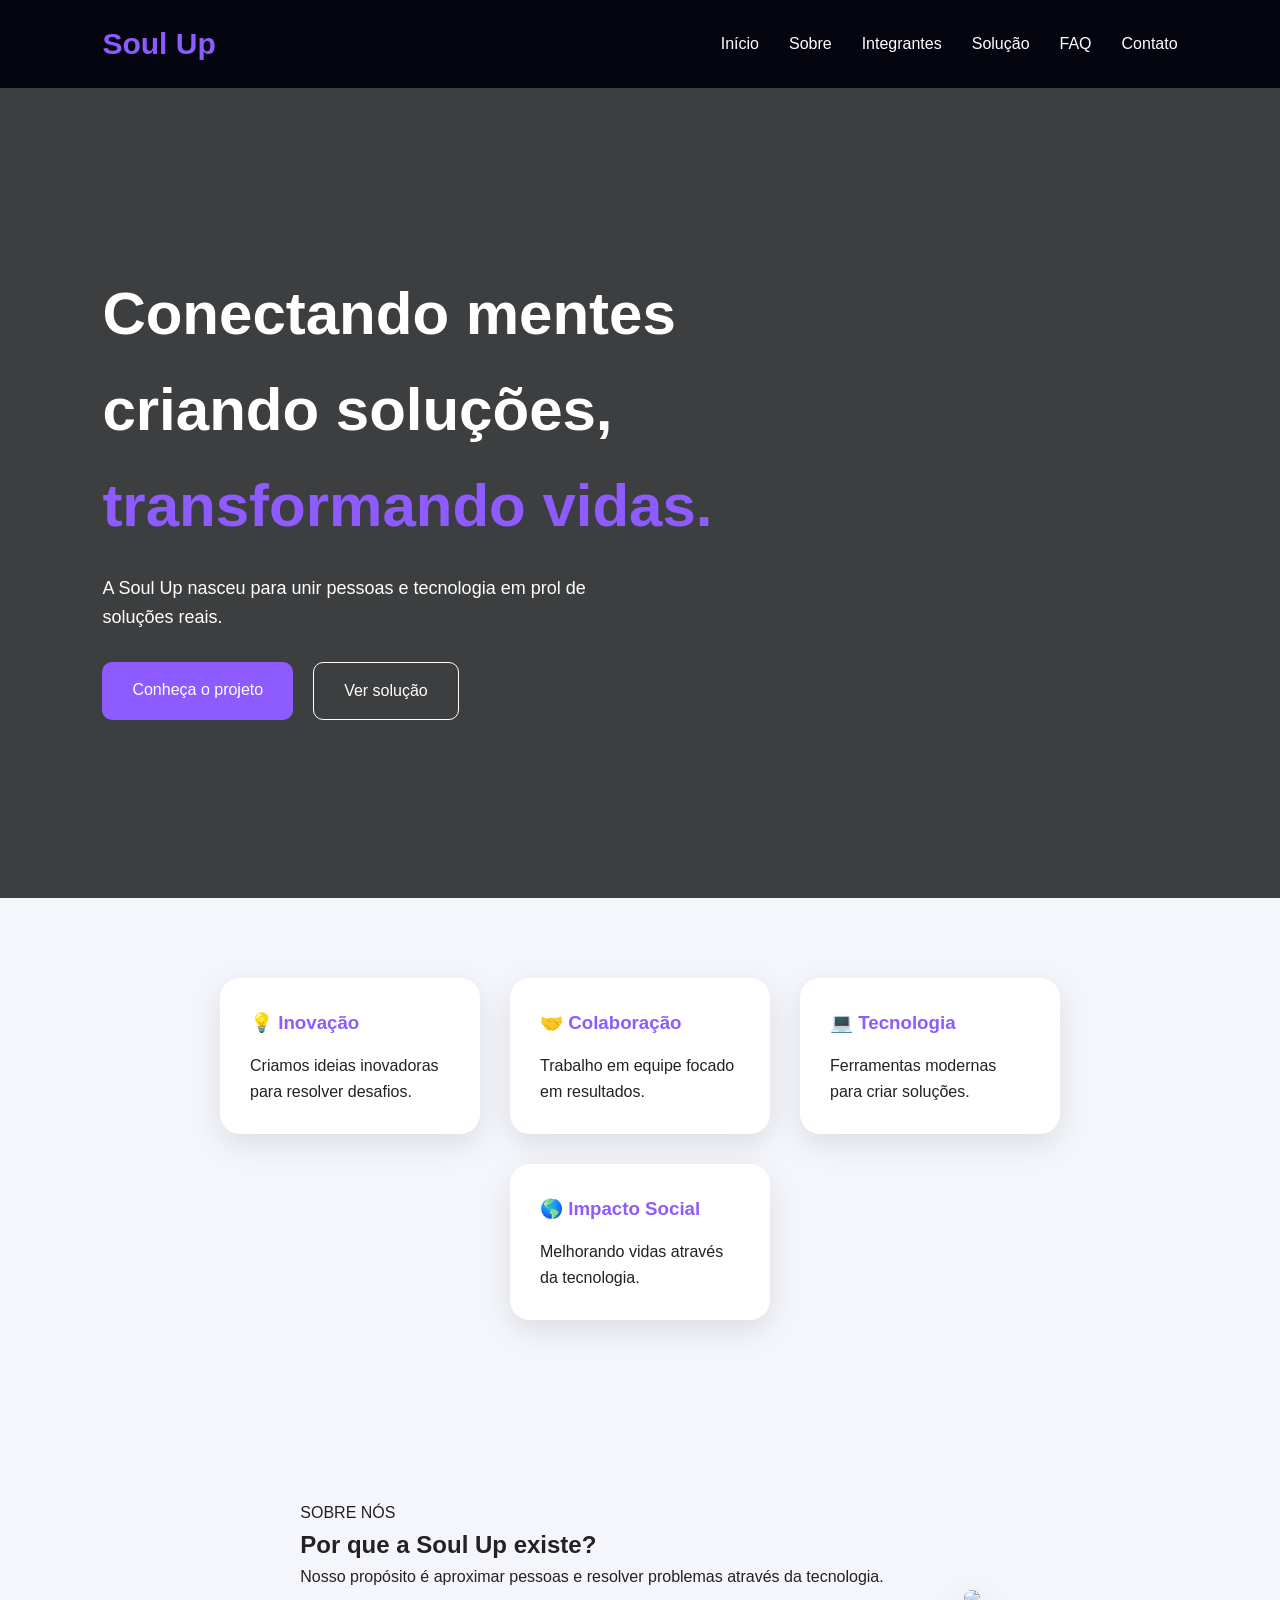
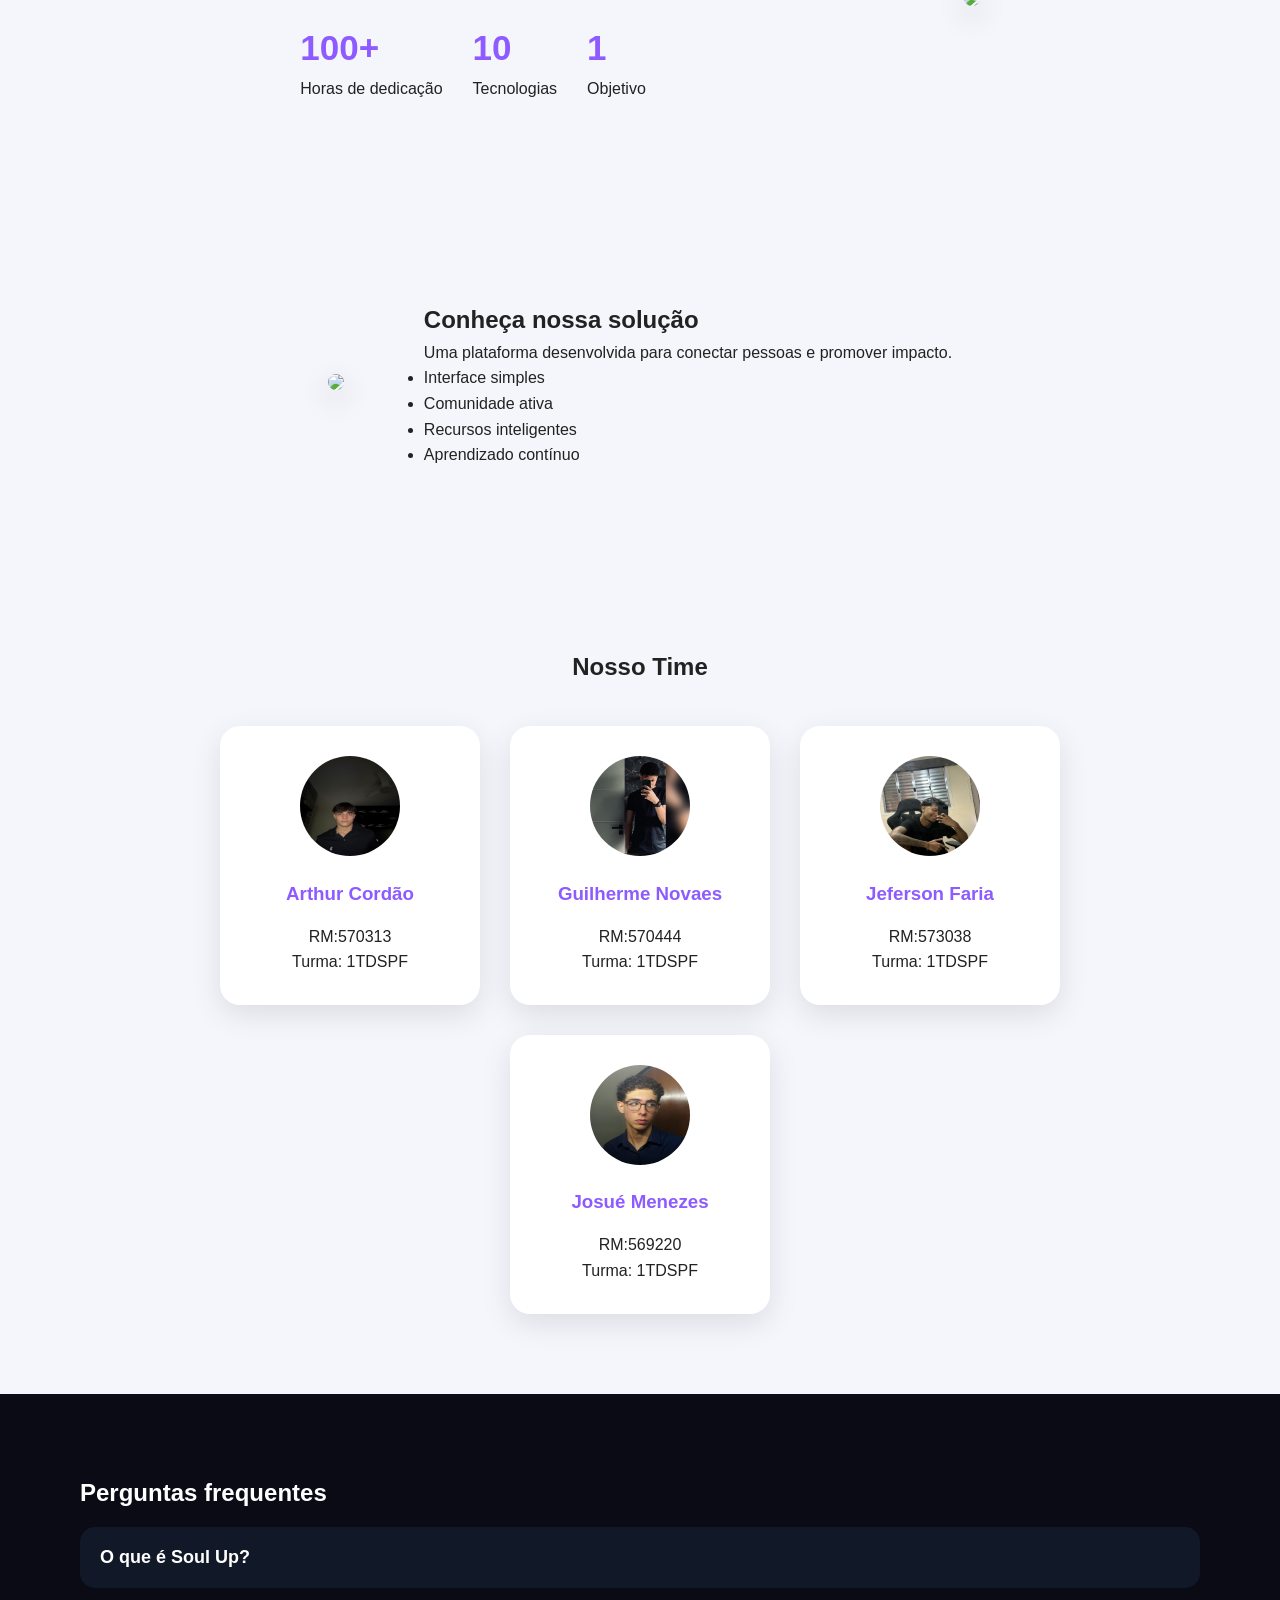
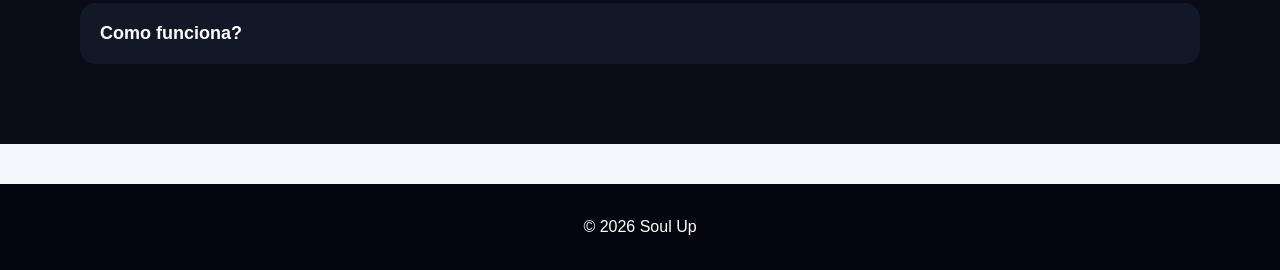
==== commit 4f685376: "Adicionando README e ajustes finais do site" ====
--- a/index.html
+++ b/index.html
@@ -137,24 +137,28 @@
             <img src="img/arthur.jpeg" />
             <h3>Arthur Cordão</h3>
             <p>RM:570313</p>
+            <p>Turma: 1TDSPF</p>
           </div>
 
           <div class="card">
             <img src="img/guilherme.png" />
             <h3>Guilherme Novaes</h3>
             <p>RM:570444</p>
+            <p>Turma: 1TDSPF</p>
           </div>
 
           <div class="card">
             <img src="img/jefferson.jpeg" />
             <h3>Jeferson Faria</h3>
             <p>RM:573038</p>
+            <p>Turma: 1TDSPF</p>
           </div>
 
           <div class="card">
             <img src="img/josue.jpeg" />
             <h3>Josué Menezes</h3>
             <p>RM:569220</p>
+            <p>Turma: 1TDSPF</p>
           </div>
         </div>
       </section>
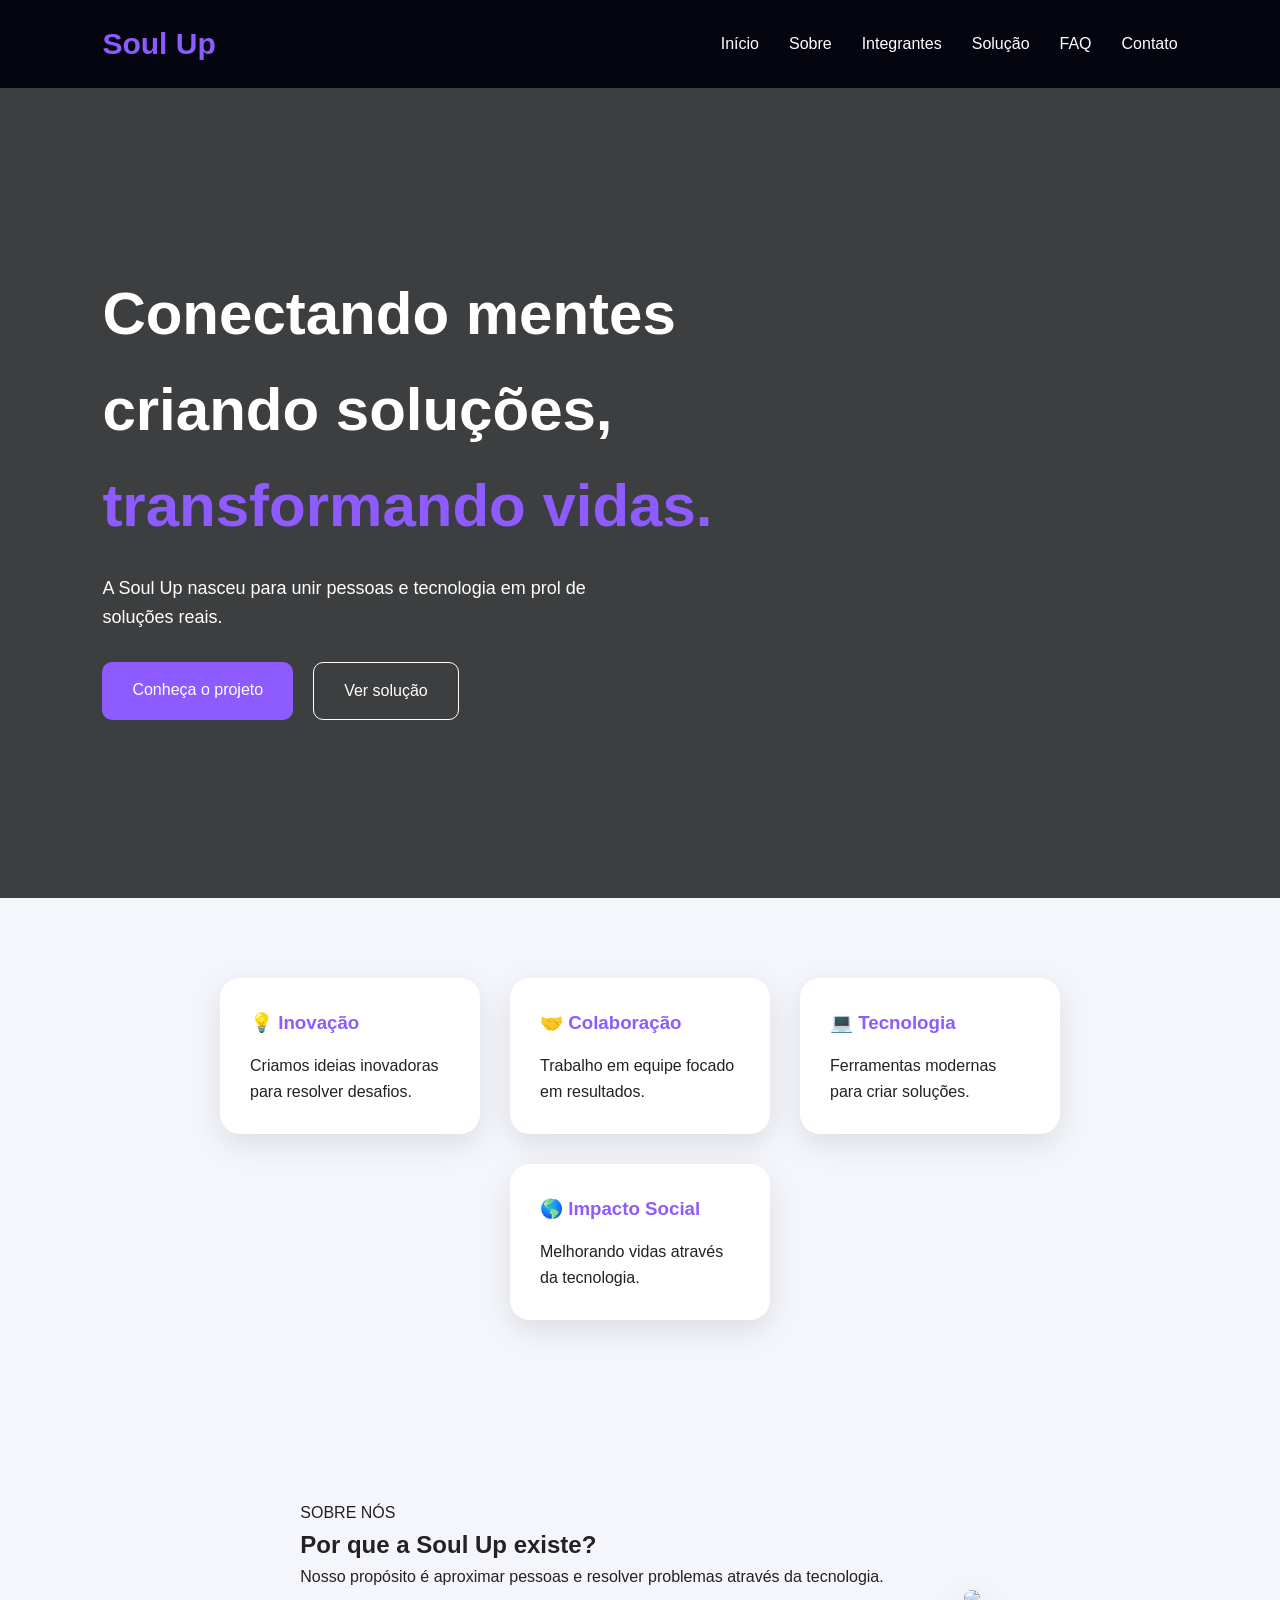
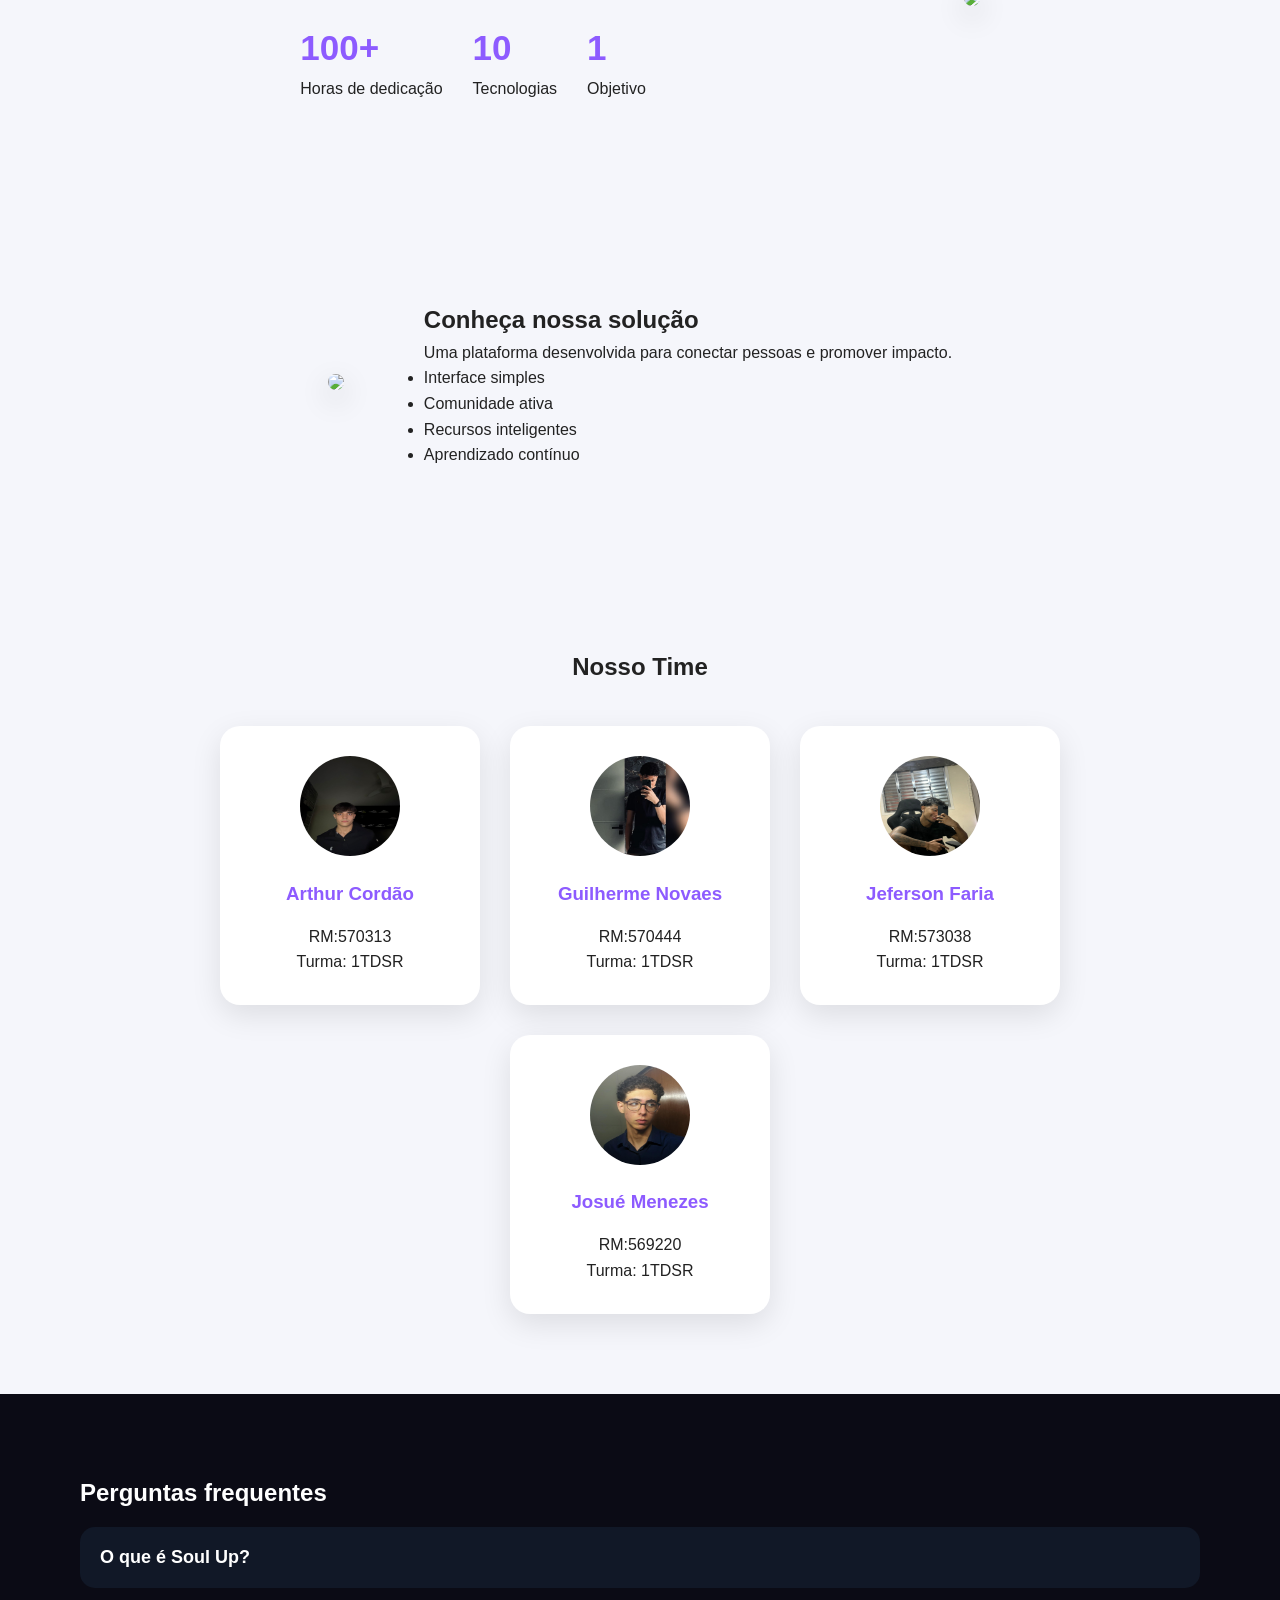
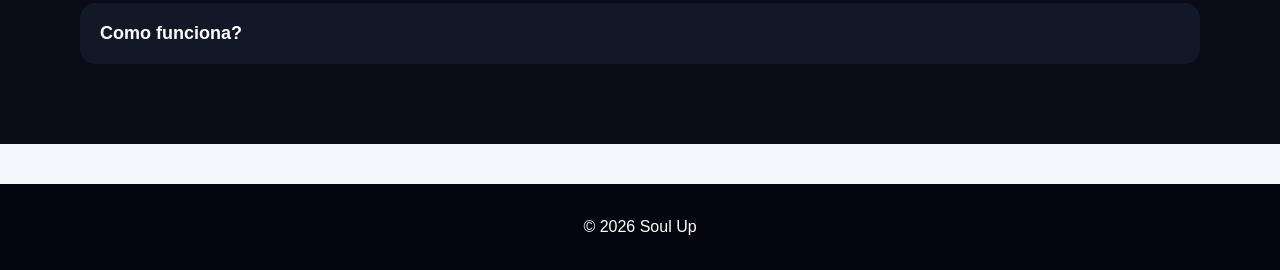
==== commit 92656b93: "Ajustes integrantes" ====
--- a/index.html
+++ b/index.html
@@ -137,28 +137,28 @@
             <img src="img/arthur.jpeg" />
             <h3>Arthur Cordão</h3>
             <p>RM:570313</p>
-            <p>Turma: 1TDSPF</p>
+            <p>Turma: 1TDSR</p>
           </div>
 
           <div class="card">
             <img src="img/guilherme.png" />
             <h3>Guilherme Novaes</h3>
             <p>RM:570444</p>
-            <p>Turma: 1TDSPF</p>
+            <p>Turma: 1TDSR</p>
           </div>
 
           <div class="card">
             <img src="img/jefferson.jpeg" />
             <h3>Jeferson Faria</h3>
             <p>RM:573038</p>
-            <p>Turma: 1TDSPF</p>
+            <p>Turma: 1TDSR</p>
           </div>
 
           <div class="card">
             <img src="img/josue.jpeg" />
             <h3>Josué Menezes</h3>
             <p>RM:569220</p>
-            <p>Turma: 1TDSPF</p>
+            <p>Turma: 1TDSR</p>
           </div>
         </div>
       </section>
